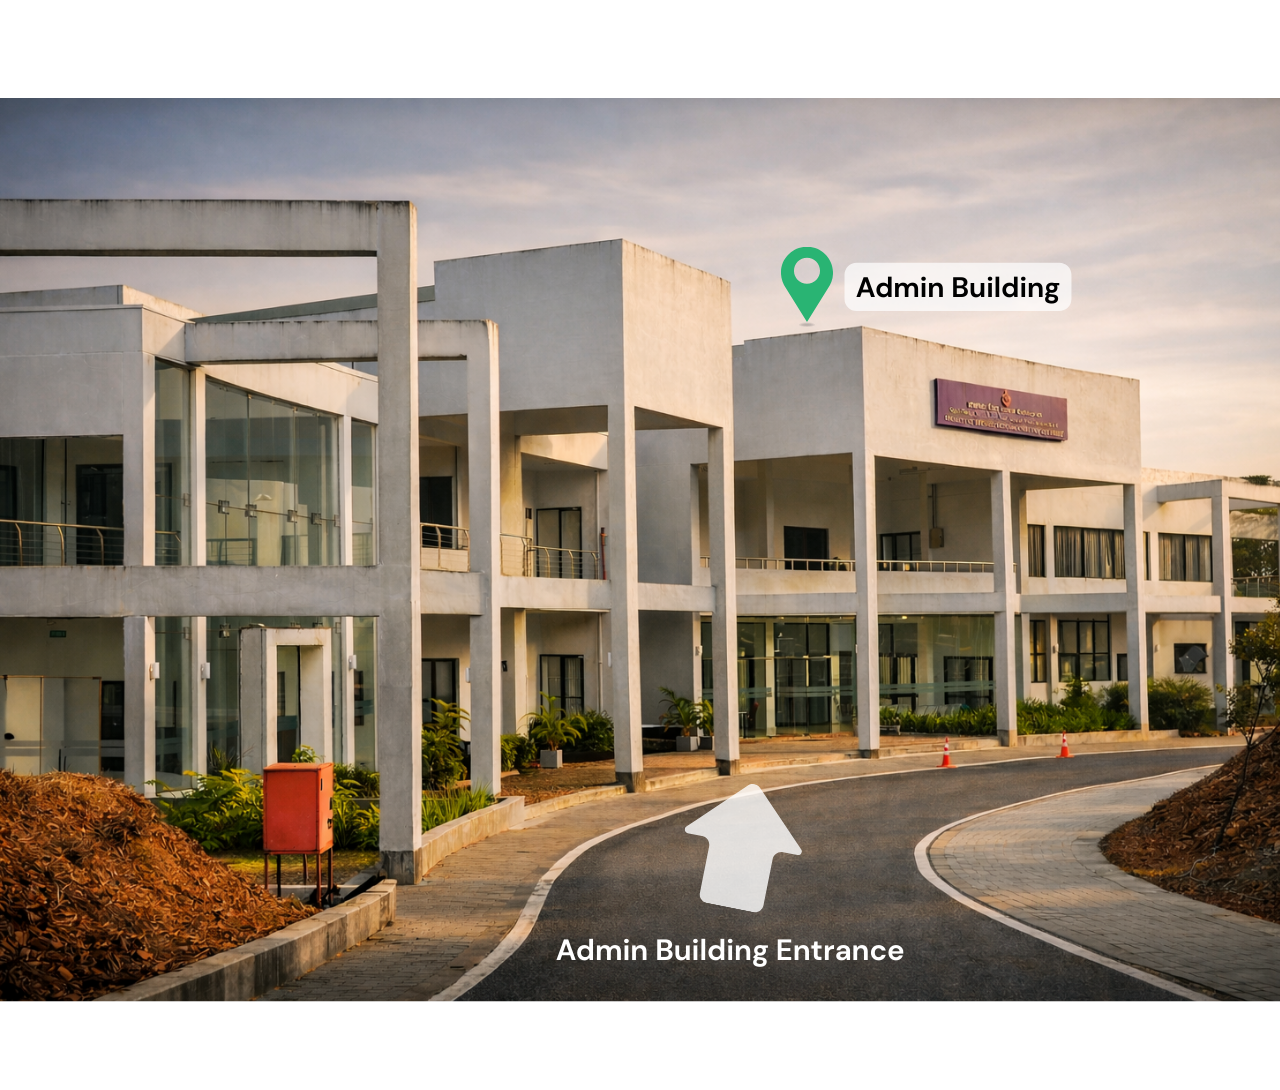
==== index.html @ a470ab8e "Base structure and image map functionality completed" ====
<!DOCTYPE html>
<html lang="en">
<head>
    <meta charset="UTF-8">
    <meta name="viewport" content="width=device-width, initial-scale=1.0">
    <link rel="stylesheet" href="style.css">
    <title>Faculty Sitemap</title>
</head>
<body>
    <div class="header">

    </div>

    <div class="image-container">
        <img src="Imgs/1.png" usemap="#image-map">
    </div>

    <map name="image-map">
        <area target="_self" alt="" title="Entrance" href="Navigation/entrance.html" coords="1017,887,1080,904,1100,844,1122,844,1074,773,1002,816,1022,831" shape="poly">
    </map>
</body>
</html>
---- style.css ----
.image-container{
    display: flex;
    justify-content: center;
    align-items: center;
    height: 100vh;
    max-width: fit-content;
    margin-top: 100px;
}

.image-container img{
    
}
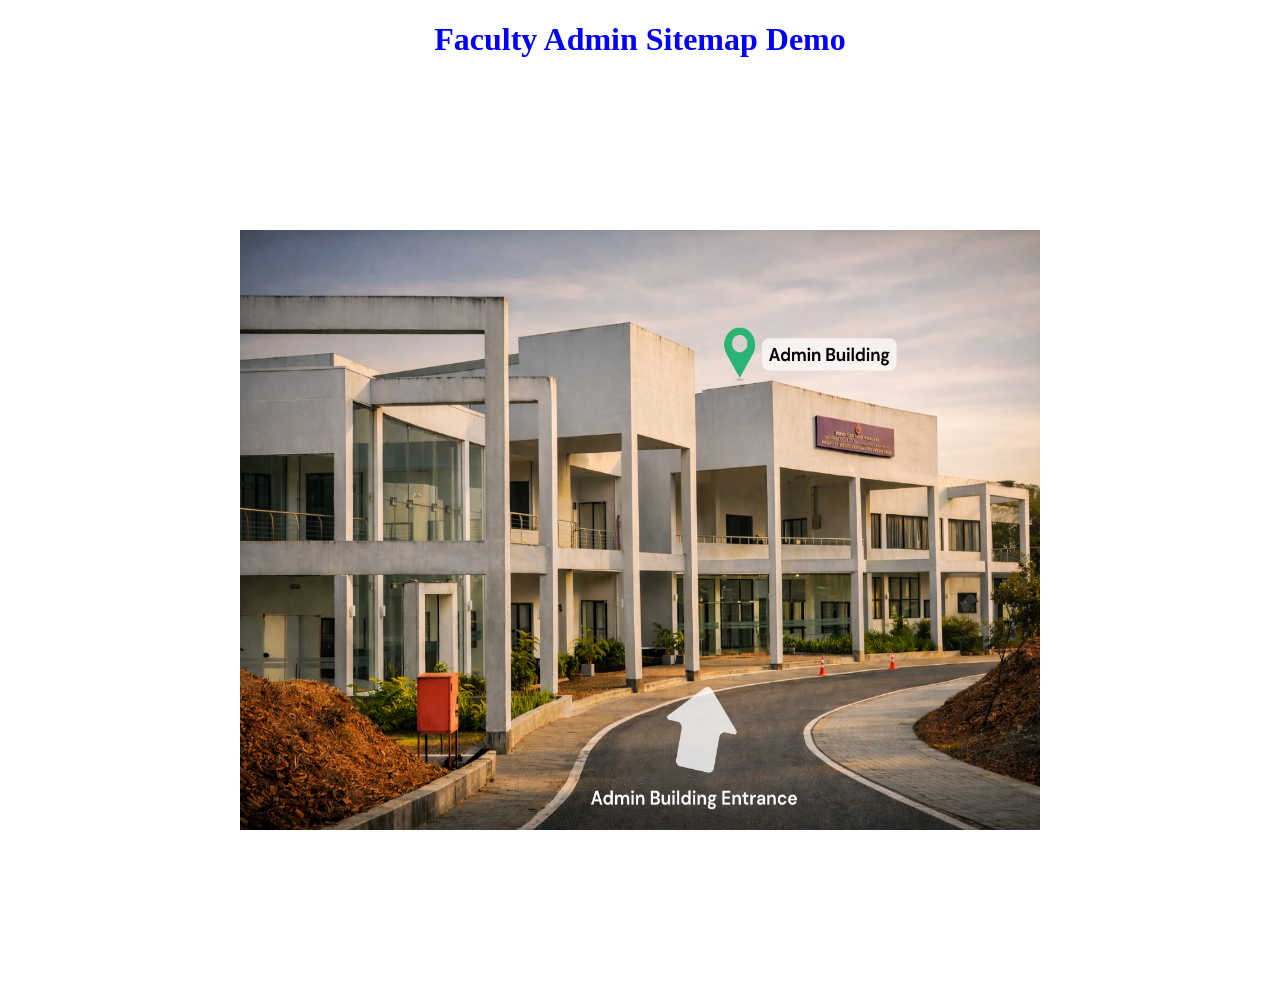
==== commit ad74f818: "Fixed map coords bug" ====
--- a/index.html
+++ b/index.html
@@ -8,15 +8,18 @@
 </head>
 <body>
     <div class="header">
+                        <h1>Faculty Admin Sitemap Demo</h1>
 
     </div>
 
+    <div class="container">
     <div class="image-container">
-        <img src="Imgs/1.png" usemap="#image-map">
+        <img src="Imgs/1.png" usemap="#image-map" width="960" height="540">
     </div>
+</div>
+    <map name="image-map">
+            <area target="_self" alt="Admin-Building-Entrance" title="Admin-Building-Entrance" href="./Navigation/entrance.html" coords="436,532,480,541,492,506,511,507,483,449,423,482,440,494" shape="poly">
 
-    <map name="image-map">
-        <area target="_self" alt="" title="Entrance" href="Navigation/entrance.html" coords="1017,887,1080,904,1100,844,1122,844,1074,773,1002,816,1022,831" shape="poly">
     </map>
 </body>
 </html>
--- a/style.css
+++ b/style.css
@@ -1,12 +1,25 @@
-.image-container{
+.container{
     display: flex;
     justify-content: center;
     align-items: center;
     height: 100vh;
-    max-width: fit-content;
-    margin-top: 100px;
+}
+
+.image-container{
+    width:800px;
+    height:600px;
+    overflow: hidden;
 }
 
 .image-container img{
-    
+    width: 100%;
+    height: 100%;
+    object-fit:fill;
+    object-position: center;
+    display: block;
+}
+
+h1{
+    text-align: center;
+    color: blue;
 }
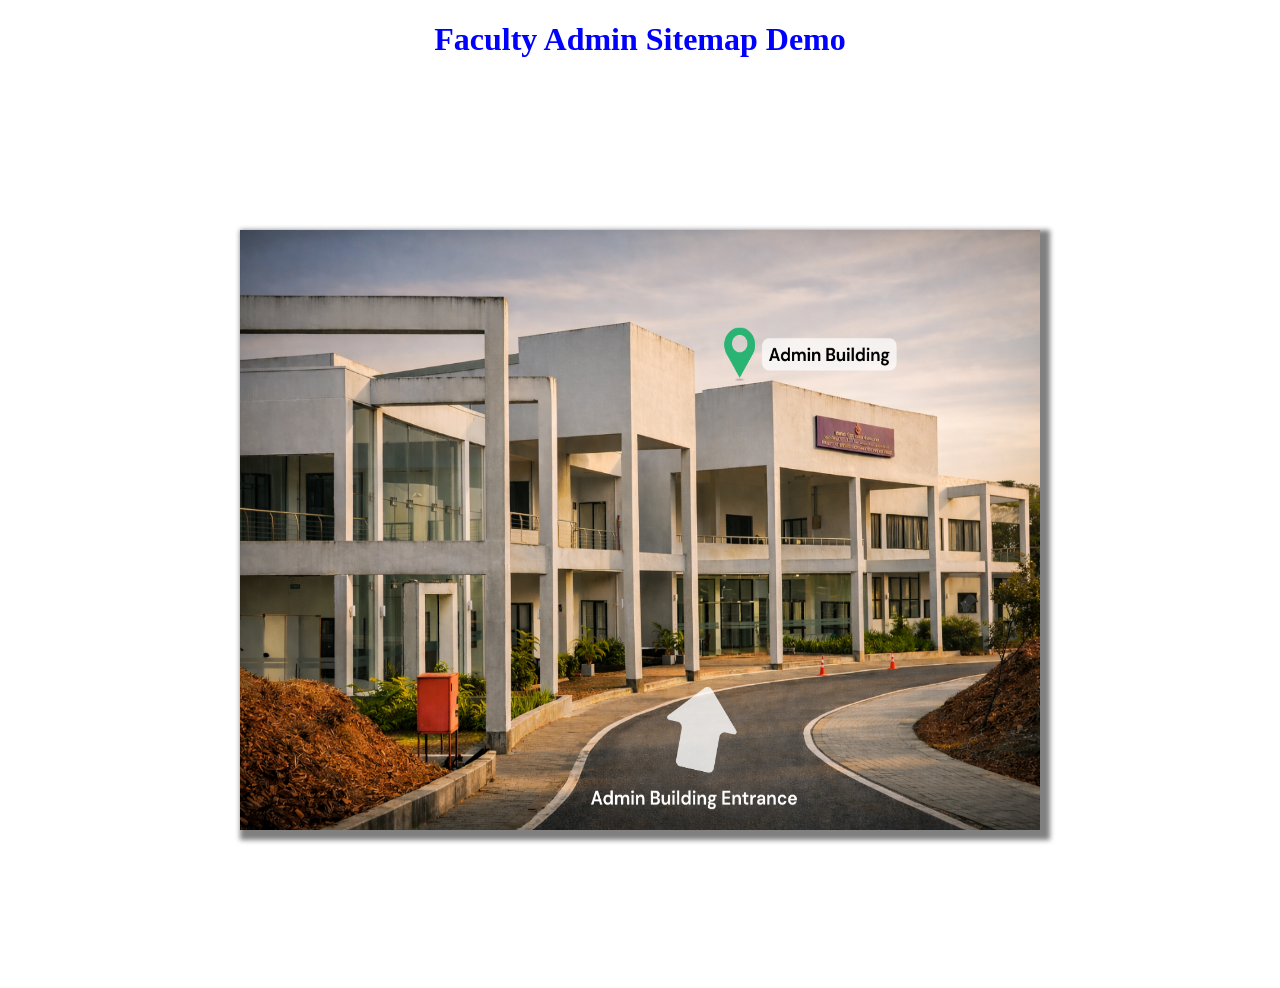
==== commit 284833a6: "Updated images" ====
--- a/index.html
+++ b/index.html
@@ -8,7 +8,7 @@
 </head>
 <body>
     <div class="header">
-                        <h1>Faculty Admin Sitemap Demo</h1>
+        <h1>Faculty Admin Sitemap Demo</h1>
 
     </div>
 
--- a/style.css
+++ b/style.css
@@ -9,6 +9,9 @@
     width:800px;
     height:600px;
     overflow: hidden;
+    background-color: gray;
+    box-shadow: 5px 5px 5px 5px gray;
+
 }
 
 .image-container img{
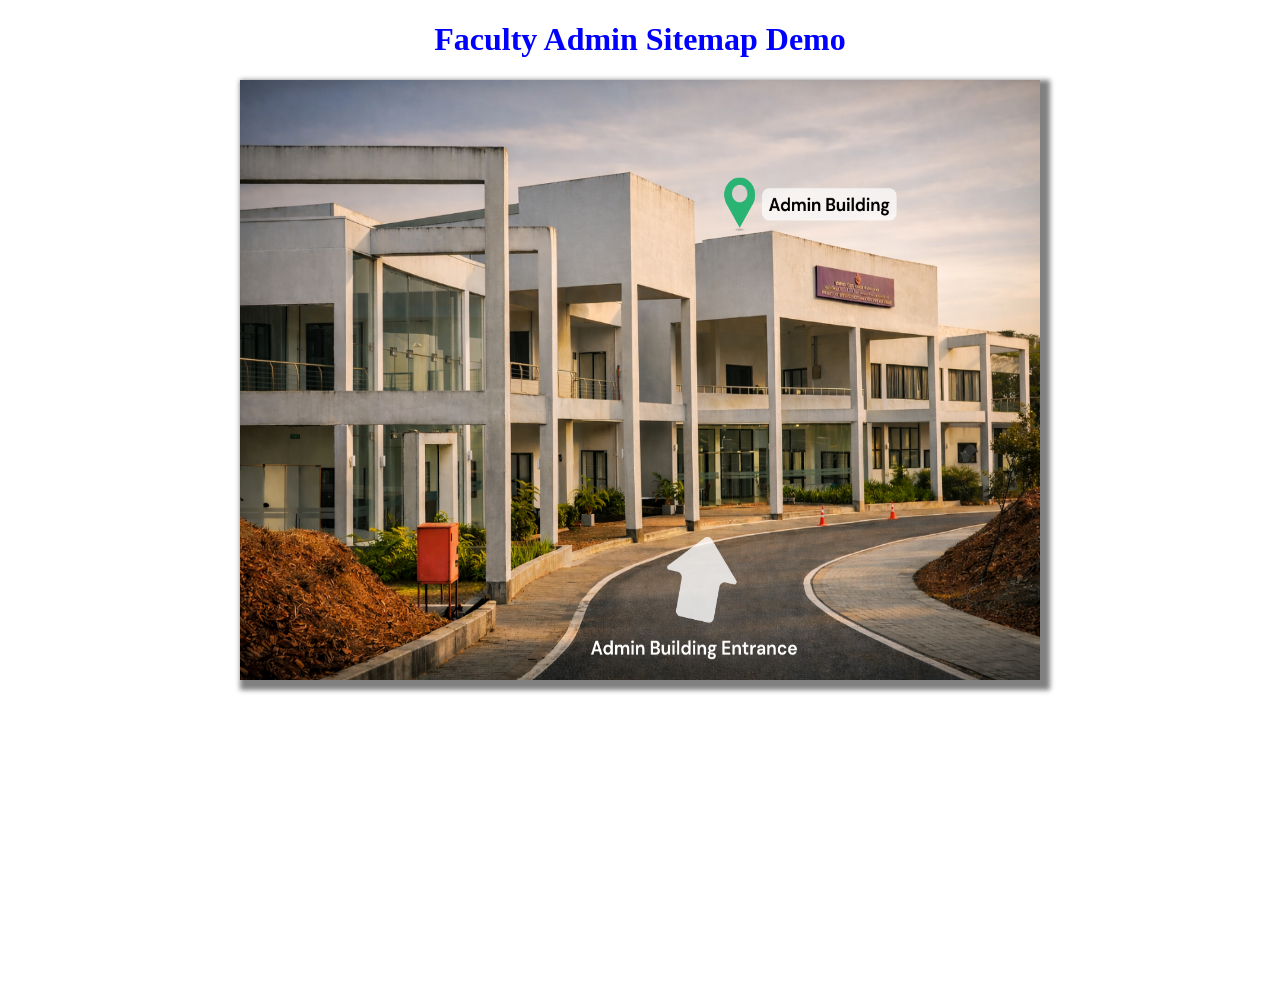
==== commit 59dce52a: "Header Update" ====
--- a/index.html
+++ b/index.html
@@ -8,12 +8,13 @@
 </head>
 <body>
     <div class="header">
-        <h1>Faculty Admin Sitemap Demo</h1>
+                <h1>Faculty Admin Sitemap Demo</h1>
 
     </div>
 
     <div class="container">
     <div class="image-container">
+
         <img src="Imgs/1.png" usemap="#image-map" width="960" height="540">
     </div>
 </div>
--- a/style.css
+++ b/style.css
@@ -1,7 +1,7 @@
 .container{
     display: flex;
     justify-content: center;
-    align-items: center;
+    align-items: top;
     height: 100vh;
 }
 
@@ -9,7 +9,7 @@
     width:800px;
     height:600px;
     overflow: hidden;
-    background-color: gray;
+    background-color: white;
     box-shadow: 5px 5px 5px 5px gray;
 
 }
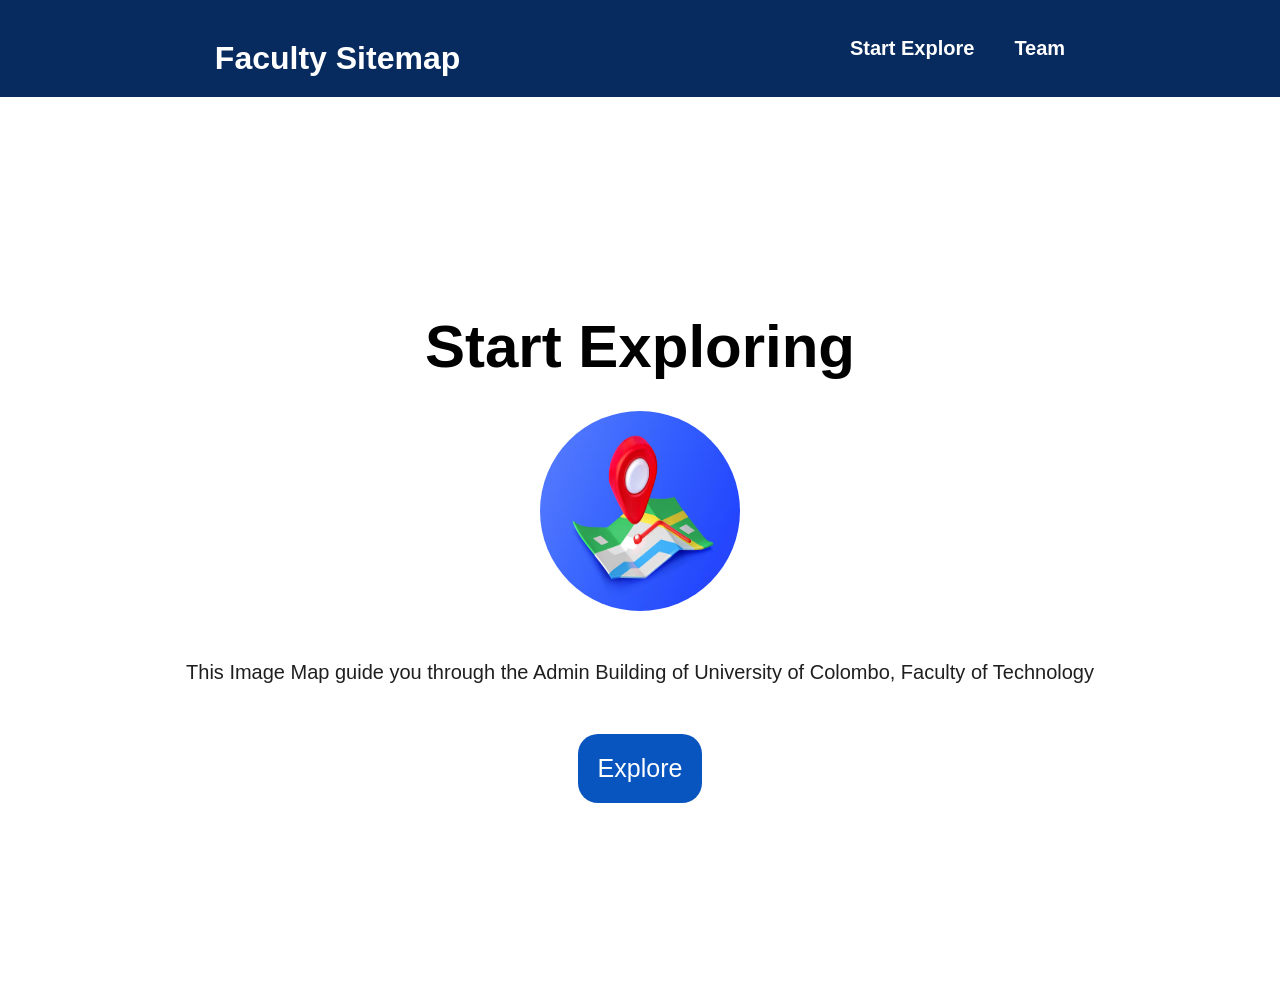
==== commit 03c6189c: "Styles Update + Added a Home Page" ====
--- a/index.html
+++ b/index.html
@@ -4,23 +4,28 @@
     <meta charset="UTF-8">
     <meta name="viewport" content="width=device-width, initial-scale=1.0">
     <link rel="stylesheet" href="style.css">
-    <title>Faculty Sitemap</title>
+    <title>Faculty Admin Sitemap</title>
 </head>
 <body>
     <div class="header">
-                <h1>Faculty Admin Sitemap Demo</h1>
-
+        <h1>Faculty Sitemap</h1>
+        <div class="info">
+            <a href="./Navigation/faculty-entrance.html">Start Explore</a>
+            <a href="./team.html">Team</a>
+        </div>
     </div>
 
-    <div class="container">
-    <div class="image-container">
-
-        <img src="Imgs/1.png" usemap="#image-map" width="960" height="540">
+    <div class="hero-section">
+        <div class="wrapper">
+        <h1>Start Exploring</h1>
+        <div class="hero-image-container">
+            <img src="./Imgs/mapImg.avif" alt="mapImage">
+        </div>
+        <p>This Image Map guide you through the Admin Building of University of Colombo, Faculty of Technology</p>
+        <div class="button-container">
+             <a href="./Navigation/faculty-entrance.html"><button>Explore</button></a>
+        </div>
+        </div>
     </div>
-</div>
-    <map name="image-map">
-            <area target="_self" alt="Admin-Building-Entrance" title="Admin-Building-Entrance" href="./Navigation/entrance.html" coords="436,532,480,541,492,506,511,507,483,449,423,482,440,494" shape="poly">
-
-    </map>
 </body>
 </html>
--- a/style.css
+++ b/style.css
@@ -1,16 +1,113 @@
+*{
+    margin: 0;
+}
+
+h1{
+    margin-top: 20px;
+    color: rgb(6, 6, 66);
+}
+
+.header{
+    display: flex;
+    justify-content: space-around;
+    align-items: center;
+    padding: 20px;
+    background-color: rgb(7, 43, 94);
+    color: white;
+
+}
+.header h1{
+    color: white;
+}
+
+.info{
+    display: flex;
+    gap: 40px;
+    font-size: 20px;
+   
+}
+
+a{
+    text-decoration: none;
+}
+.info a{
+    text-decoration: none;
+    color: white;
+    font-family: Arial, Helvetica, sans-serif;
+    font-weight: bold;
+}
+
+.hero-section{
+    display: flex;
+    justify-content: center;
+    align-items: center;
+    height: 100vh;
+
+
+}
+
+.hero-image-container{
+    display: flex;
+    justify-content: center;
+    align-items: center;
+    
+
+}
+
+
+.hero-image-container img{
+    height: 200px;
+    width: 200px;
+    border-radius: 50%;
+    margin: 30px ;
+}
+.wrapper h1{
+    font-size: 60px;
+    color: black;
+    font-family: Arial, Helvetica, sans-serif;
+}
+
+.wrapper p{
+    margin-top: 20px;
+    font-size: 20px;
+    text-align: center;
+    font-family: Arial, Helvetica, sans-serif;
+    color: rgb(31, 31, 31);
+}
+
+.button-container{
+    margin-top: 50px;
+    display: flex;
+    justify-content: center;
+    align-items: center;
+}
+
+.button-container button{
+    background-color: rgb(9, 85, 191);
+    border:none;
+    color: white;
+    padding: 20px;
+    border-radius: 20px;
+    font-size: 25px;
+    font-family: Arial, Helvetica, sans-serif;
+}
+
+
 .container{
     display: flex;
     justify-content: center;
     align-items: top;
     height: 100vh;
+    margin-top: 20px;
 }
 
 .image-container{
     width:800px;
     height:600px;
     overflow: hidden;
-    background-color: white;
-    box-shadow: 5px 5px 5px 5px gray;
+    background-color: rgb(0, 23, 63);
+    padding: 10px;
+    border-radius: 20px;
 
 }
 
@@ -20,9 +117,13 @@
     object-fit:fill;
     object-position: center;
     display: block;
+    border-radius: 15px;
 }
 
 h1{
     text-align: center;
-    color: blue;
-}+    color: black;
+    font: bold;
+    font-family: Arial, Helvetica, sans-serif;
+}
+
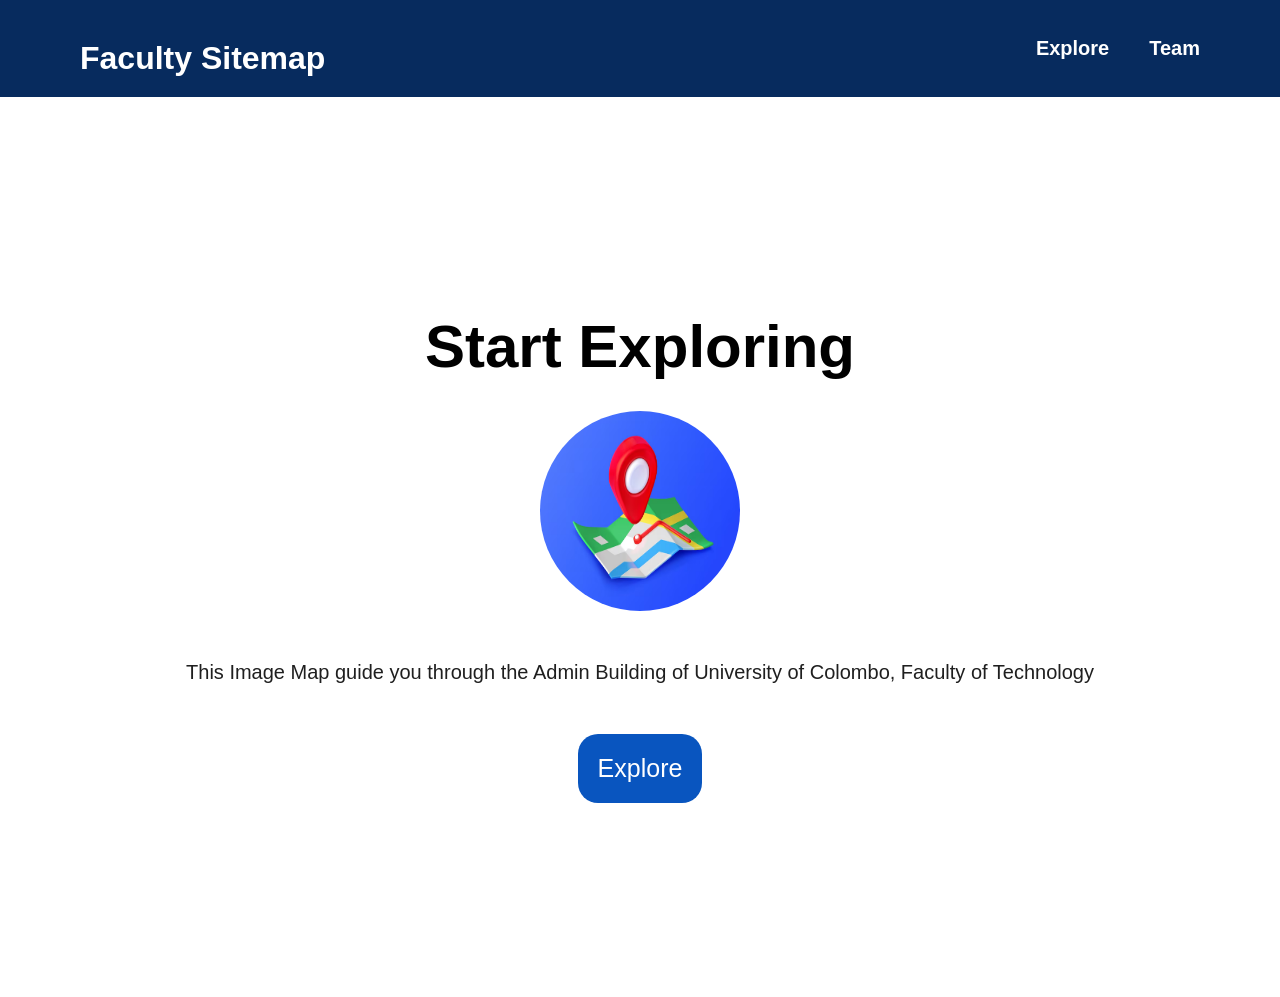
==== commit 573c7eb2: "Header Styles Update and add Home navigation in navigation pages" ====
--- a/index.html
+++ b/index.html
@@ -10,7 +10,7 @@
     <div class="header">
         <h1>Faculty Sitemap</h1>
         <div class="info">
-            <a href="./Navigation/faculty-entrance.html">Start Explore</a>
+            <a href="./Navigation/faculty-entrance.html">Explore</a>
             <a href="./team.html">Team</a>
         </div>
     </div>
--- a/style.css
+++ b/style.css
@@ -9,9 +9,9 @@
 
 .header{
     display: flex;
-    justify-content: space-around;
+    justify-content: space-between;
     align-items: center;
-    padding: 20px;
+    padding: 20px 80px 20px 80px;
     background-color: rgb(7, 43, 94);
     color: white;
 
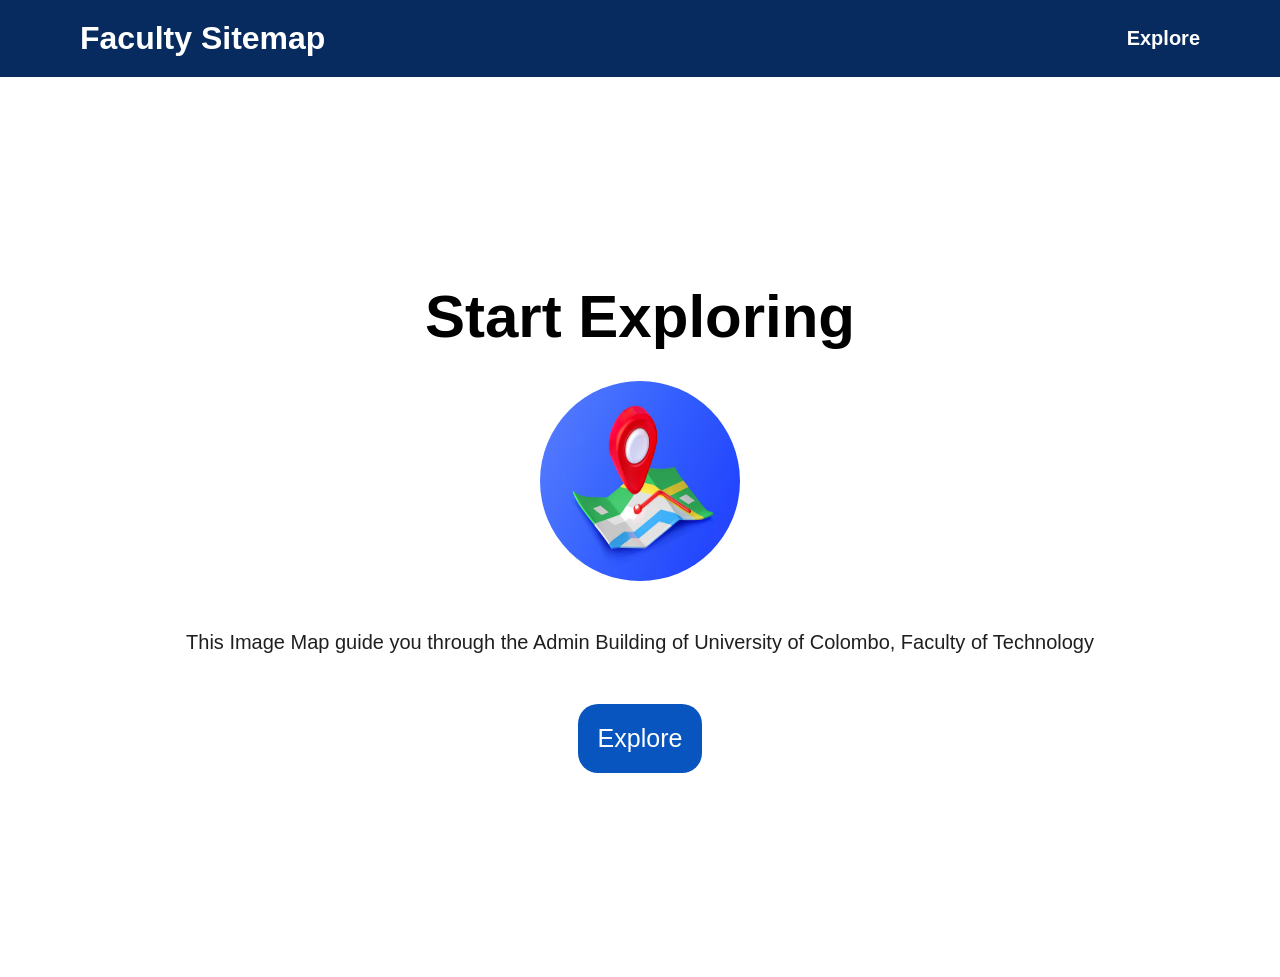
==== commit 26e73c14: "Update Header - removed Team tab from header" ====
--- a/index.html
+++ b/index.html
@@ -11,7 +11,6 @@
         <h1>Faculty Sitemap</h1>
         <div class="info">
             <a href="./Navigation/faculty-entrance.html">Explore</a>
-            <a href="./team.html">Team</a>
         </div>
     </div>
 
--- a/style.css
+++ b/style.css
@@ -1,10 +1,5 @@
 *{
     margin: 0;
-}
-
-h1{
-    margin-top: 20px;
-    color: rgb(6, 6, 66);
 }
 
 .header{
@@ -105,7 +100,7 @@
     width:800px;
     height:600px;
     overflow: hidden;
-    background-color: rgb(0, 23, 63);
+    background-color: rgb(0, 32, 88);
     padding: 10px;
     border-radius: 20px;
 
